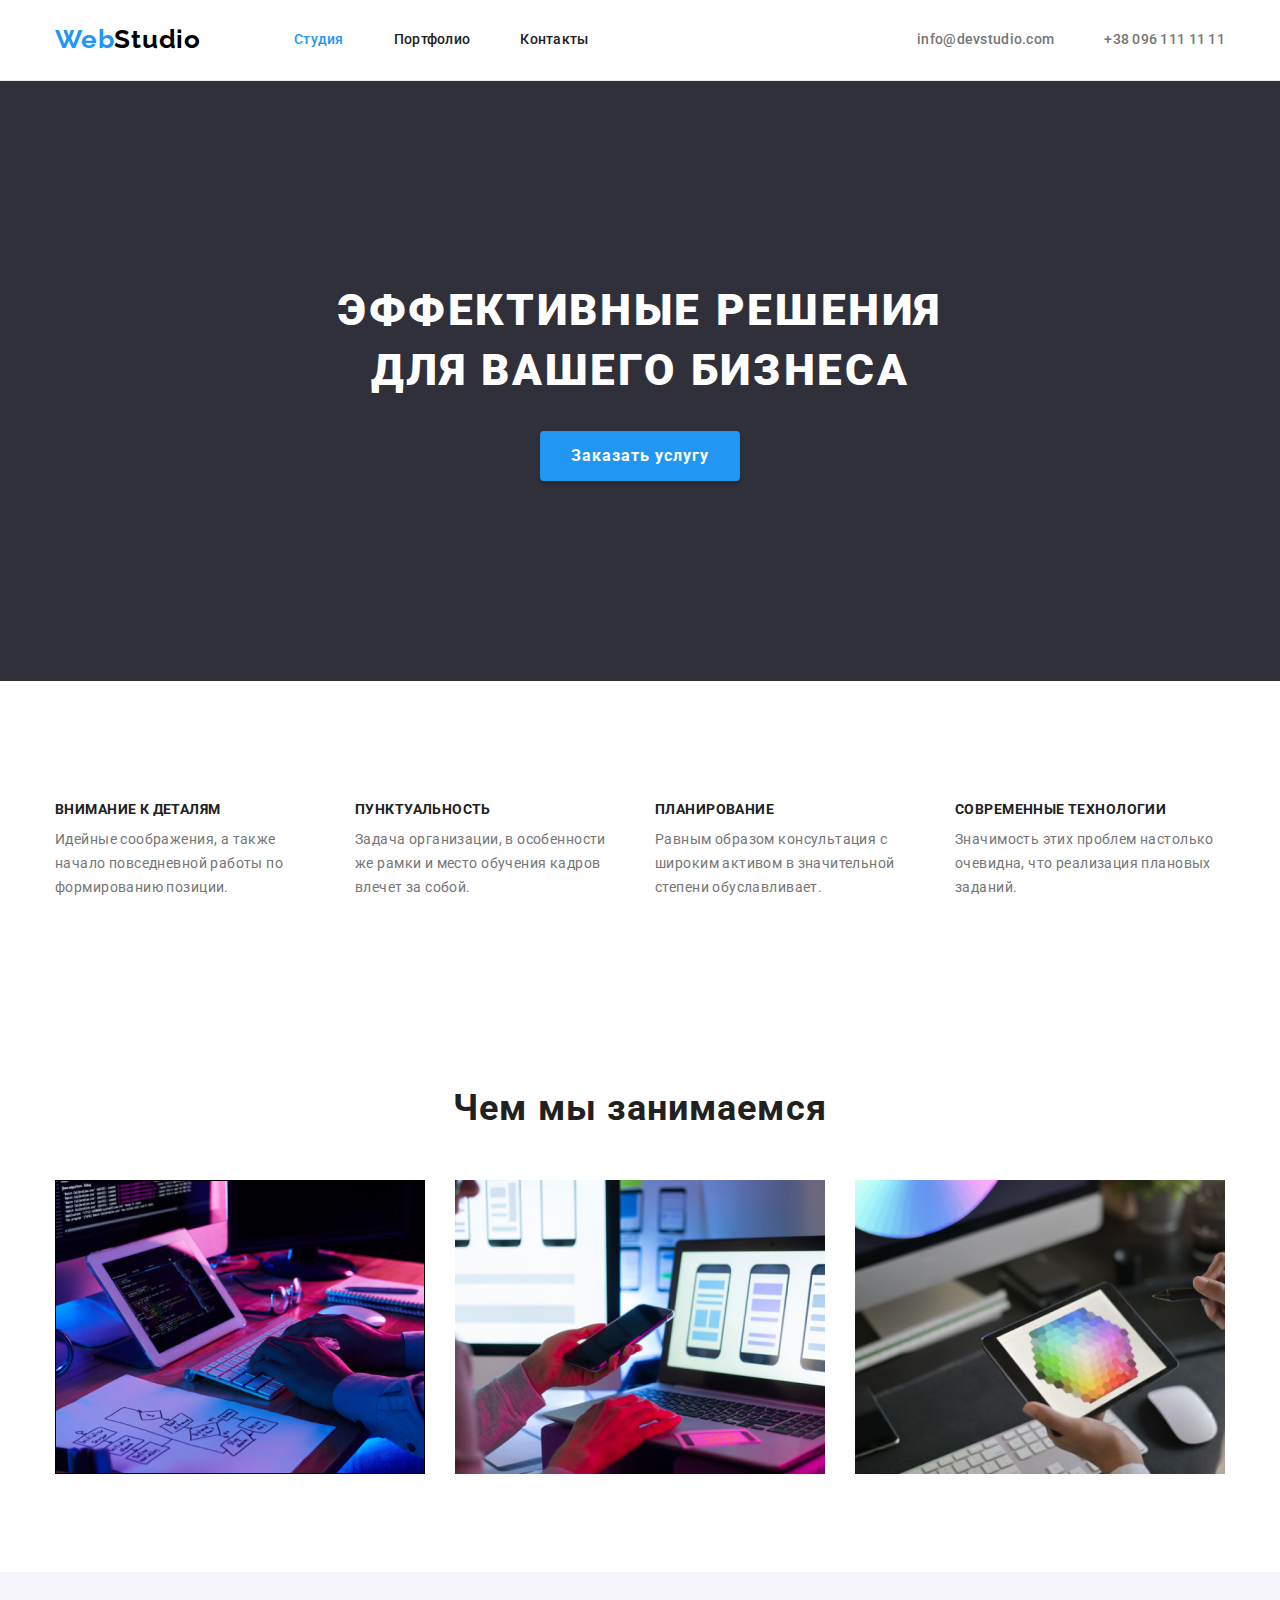
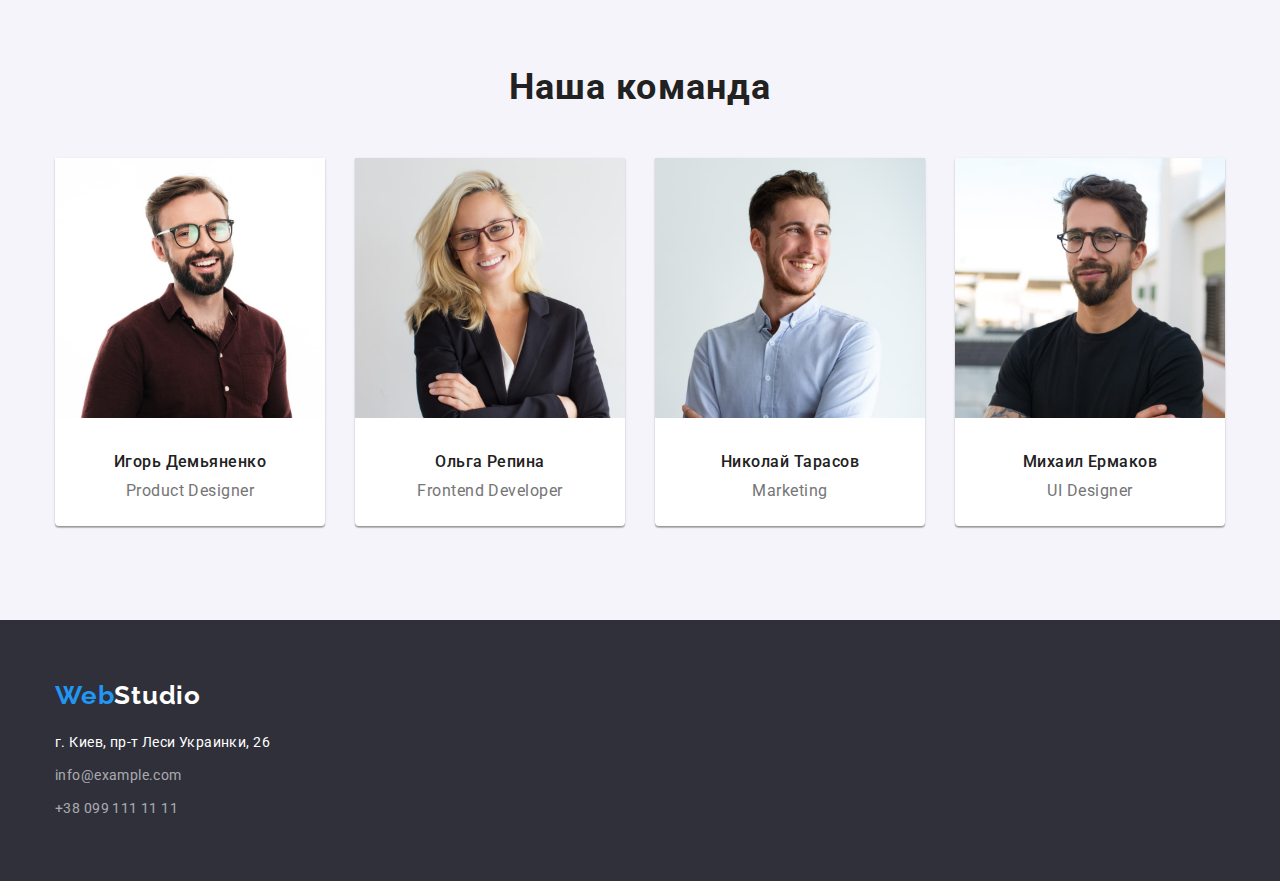
==== index.html @ d7897234 "Final version" ====
<!DOCTYPE html>
<html lang="ru">
  <head>
    <meta charset="UTF-8" />
    <meta http-equiv="X-UA-Compatible" content="IE=edge" />
    <meta name="viewport" content="width=device-width, initial-scale=1.0" />
    <title>Студия</title>
    <link rel="preconnect" href="https://fonts.googleapis.com" />
    <link rel="preconnect" href="https://fonts.gstatic.com" crossorigin />
    <link
      href="https://fonts.googleapis.com/css2?family=Raleway:wght@700&family=Roboto:wght@400;500;700;900&display=swap"
      rel="stylesheet"
    />
    <link
      rel="stylesheet"
      href="https://cdnjs.cloudflare.com/ajax/libs/modern-normalize/1.0.0/modern-normalize.min.css"
    />
    <link rel="stylesheet" href="./css/styles.css" />
  </head>
  <body>
    <!-- header_section -->

    <header class="header">
      <div class="container">
        <!-- header_section_nav -->

        <div class="flex-nav">
          <nav class="nav">
            <a href="/" class="logo-first link"><span class="firstpart-logo">Web</span>Studio</a>
            <ul class="nav-list list">
              <li class="item"><a href="#" class="link top-link current-link">Студия</a></li>
              <li class="item"><a href="./portfolio.html" class="link top-link">Портфолио</a></li>
              <li class="item"><a href="#" class="link top-link">Контакты</a></li>
            </ul>
          </nav>
          <!-- header_section_contact -->
          <ul class="auth-nav list">
            <li class="item">
              <a href="mailto:info@devstudio.com" class="link topnav-link top-link">info@devstudio.com</a>
            </li>
            <li class="item"><a href="tel:+380961111111" class="link topnav-link top-link">+38 096 111 11 11</a></li>
          </ul>
        </div>
      </div>
    </header>

    <!-- main_section -->
    <main>
      <!-- main_section_1 -->

      <section class="hero-section">
        <div class="container">
          <h1 class="hero-text">Эффективные решения <br />для вашего бизнеса</h1>
          <button type="button" class="hero-btn">Заказать услугу</button>
        </div>
      </section>

      <!-- main_section_2 -->
      <section class="tips-section section">
        <div class="container">
          <h2 class="our-tips">Наши преимущества</h2>
          <ul class="tips-list list">
            <li class="item">
              <h3 class="our-tips-headers">Внимание к деталям</h3>
              <p class="our-tips-text">
                Идейные соображения, а также начало повседневной работы по формированию позиции.
              </p>
            </li>
            <li class="item">
              <h3 class="our-tips-headers">Пунктуальность</h3>
              <p class="our-tips-text">
                Задача организации, в особенности же рамки и место обучения кадров влечет за собой.
              </p>
            </li>
            <li class="item">
              <h3 class="our-tips-headers">Планирование</h3>
              <p class="our-tips-text">
                Равным образом консультация с широким активом в значительной степени обуславливает.
              </p>
            </li>
            <li class="item">
              <h3 class="our-tips-headers">Современные технологии</h3>
              <p class="our-tips-text">Значимость этих проблем настолько очевидна, что реализация плановых заданий.</p>
            </li>
          </ul>
        </div>
      </section>
      <!-- main_section_3 -->
      <section class="section">
        <div class="container">
          <h2 class="wwdo-header">Чем мы занимаемся</h2>
          <ul class="wwdo-list list">
            <li class="item"><img src="./images/box1.jpg" alt="Планирование" width="370" height="294" /></li>
            <li class="item"><img src="./images/box2.jpg" alt="Пунктуальность" width="370" height="294" /></li>
            <li class="item"><img src="./images/box3.jpg" alt="Современные технологии" width="370" height="294" /></li>
          </ul>
        </div>
      </section>
      <!-- main_section_4 -->
      <section class="team-section section">
        <div class="container">
          <h2 class="our-team">Наша команда</h2>
          <ul class="our-team-list list">
            <li class="team-card">
              <div class="team-card-block">
                <img src="./images/img1.jpg" class="team-card-img" alt="Игорь Демьяненко" width="270" height="260" />
                <h3 class="team-card-name">Игорь Демьяненко</h3>
                <p class="team-card-profession">Product Designer</p>
              </div>
            </li>
            <li class="team-card">
              <div class="team-card-block">
                <img src="./images/img2.jpg" class="team-card-img" alt="Ольга Репина" width="270" height="260" />
                <h3 class="team-card-name">Ольга Репина</h3>
                <p class="team-card-profession">Frontend Developer</p>
              </div>
            </li>
            <li class="team-card">
              <div class="team-card-block">
                <img src="./images/img3.jpg" class="team-card-img" alt="Николай Тарасов" width="270" height="260" />
                <h3 class="team-card-name">Николай Тарасов</h3>
                <p class="team-card-profession">Marketing</p>
              </div>
            </li>
            <li class="team-card">
              <div class="team-card-block">
                <img src="./images/img4.jpg" class="team-card-img" alt="Михаил Ермаков" width="270" height="260" />
                <h3 class="team-card-name">Михаил Ермаков</h3>
                <p class="team-card-profession">UI Designer</p>
              </div>
            </li>
          </ul>
        </div>
      </section>
    </main>
    <!-- footer_section -->
    <footer class="footer-section">
      <div class="container">
        <a href="/" class="logo-second link"><span class="firstpart-logo">Web</span>Studio</a>
        <address class="address">
          <ul class="list">
            <li><a href="#" class="link faddress-link">г. Киев, пр-т Леси Украинки, 26</a></li>
            <li><a href="mailto:info@example.com" class="link faddress-link-second">info@example.com</a></li>
            <li><a href="tel:+380991111111" class="link faddress-link-second">+38 099 111 11 11</a></li>
          </ul>
        </address>
      </div>
    </footer>
  </body>
</html>
---- css/styles.css ----
:root {
  --primary-color: #212121;
  --accent-color: #2196f3;
  --second-color-text: #757575;
  --third-color: #ffffff;
  --footer-address-color: rgba(255, 255, 255, 0.6);
}

body {
  font-family: 'Roboto', sans-serif;
  color: #212121;
  background-color: #ffffff;
}

h1,
h2,
h3,
h4,
h5,
h6,
p,
ul {
  margin: 0;
  padding: 0;
}

.container {
  width: 1200px;
  margin-left: auto;
  margin-right: auto;
  padding-left: 15px;
  padding-right: 15px;
}
.section {
  padding-top: 94px;
  padding-bottom: 94px;
}

.logo-first {
  color: #000000;
  font-family: Raleway;
  font-style: normal;
  font-weight: bold;
  font-size: 26px;
  line-height: 1.19;
  letter-spacing: 0.03em;
}
.logo-second {
  color: var(--third-color);
  font-family: Raleway;
  font-style: normal;
  font-weight: bold;
  font-size: 26px;
  line-height: 1.19;
  letter-spacing: 0.03em;
}

.firstpart-logo {
  color: var(--accent-color);
}

.link {
  text-decoration: none;
}

.top-link {
  color: var(--primary-color);
  font-family: Roboto;
  font-style: normal;
  font-weight: 500;
  font-size: 14px;
  line-height: 1.14;
  letter-spacing: 0.02em;
}
.top-link:hover,
.top-link:focus {
  color: var(--accent-color);
}

.current-link {
  color: var(--accent-color);
}

.list {
  list-style: none;
}

.topnav-link {
  color: var(--second-color-text);
}

.topnav-link:hover {
}

.footer-section {
  background-color: #2f303a;
  padding-top: 60px;
  padding-bottom: 60px;
}
.faddress-link {
  color: var(--third-color);
  font-style: normal;
  font-family: Roboto;
  font-style: normal;
  font-weight: normal;
  font-size: 14px;
  line-height: 1.71;
  letter-spacing: 0.03em;
}
.faddress-link-second {
  color: var(--footer-address-color);
  font-style: normal;
  font-family: Roboto;
  font-style: normal;
  font-weight: normal;
  font-size: 14px;
  line-height: 1.71;
  letter-spacing: 0.03em;
  margin-top: 9px;
  display: inline-block;
}
.team-section {
  background-color: #f5f4fa;
}

.hero-section {
  background-color: #2f303a;
  text-align: center;
  padding-top: 200px;
  padding-bottom: 200px;
}

.hero-text {
  color: var(--third-color);
  font-family: Roboto;
  font-style: normal;
  font-weight: 900;
  font-size: 44px;
  line-height: 1.36;
  text-align: center;
  letter-spacing: 0.06em;
  text-transform: uppercase;
  margin-bottom: 30px;
}

.hero-btn {
  background-color: var(--accent-color);
  box-shadow: 0px 4px 4px rgba(0, 0, 0, 0.15);
  border-radius: 4px;
  width: 200px;
  height: 50px;
  color: #ffffff;
  font-family: Roboto;
  font-style: normal;
  font-weight: bold;
  font-size: 16px;
  line-height: 1.87;
  align-items: center;
  text-align: center;
  letter-spacing: 0.06em;
  border-style: none;
  cursor: pointer;
}

.our-tips {
  visibility: hidden;
}

.our-tips-headers {
  font-family: Roboto;
  font-style: normal;
  font-weight: bold;
  font-size: 14px;
  line-height: 1.14;
  letter-spacing: 0.03em;
  text-transform: uppercase;
  margin-bottom: 10px;
}

.our-tips-text {
  font-family: Roboto;
  font-style: normal;
  font-weight: normal;
  font-size: 14px;
  line-height: 1.71;
  color: var(--second-color-text);
  letter-spacing: 0.03em;
}
.wwdo-header {
  font-family: Roboto;
  font-style: normal;
  font-weight: bold;
  font-size: 36px;
  line-height: 1.16;
  text-align: center;
  letter-spacing: 0.03em;
  margin-bottom: 50px;
}

.header {
  border-bottom: 1px solid #ececec;
  padding-bottom: 25px;
  padding-top: 24px;
}

.faddress-link:hover,
.faddress-link:focus,
.faddress-link-second:hover,
.faddress-link-second:focus {
  color: var(--accent-color);
}

.address {
  margin-top: 20px;
}
.team-card-block {
  width: 270px;
  height: 368px;
  border-radius: 5px;
  background-color: var(--third-color);
  box-shadow: 0px 1px 3px rgba(0, 0, 0, 0.12), 0px 1px 1px rgba(0, 0, 0, 0.14), 0px 2px 1px rgba(0, 0, 0, 0.2);
  border-radius: 0px 0px 4px 4px;
}

.main-section-header {
  font-size: 0;
}

.port-btn {
  color: #212121;
  background-color: #f5f4fa;
  padding: 6px 22px;
  font-family: Roboto;
  font-style: normal;
  font-weight: 500;
  font-size: 16px;
  line-height: 1.62;
  text-align: center;
  letter-spacing: 0.03em;
  border-style: none;
  border-radius: 5px;
  cursor: pointer;
}
.btns-list {
  margin-bottom: 50px;
  display: flex;
  justify-content: center;
}

.btns-list .item + .item {
  margin-left: 8px;
}

.port-btn:hover,
.port-btn:focus {
  color: #ffffff;
  background-color: var(--accent-color);
}

.port-card-block {
  background-color: #ffffff;
  width: 370px;
  height: 404px;
  display: block;
}
.port-card-text {
  border-bottom: 1px solid #eeeeee;
  border-right: 1px solid #eeeeee;
  border-left: 1px solid #eeeeee;
  padding: 20px 24px;
  display: block;
}
.port-card-img {
  display: block;
}

.card-header {
  font-family: Roboto;
  font-style: normal;
  font-weight: bold;
  font-size: 18px;
  line-height: 2;
  letter-spacing: 0.06em;
  color: #212121;
}

.card-paragraph {
  font-family: Roboto;
  font-style: normal;
  font-weight: normal;
  font-size: 16px;
  line-height: 1.87;
  letter-spacing: 0.03em;
  color: #757575;
}

.team-card-name {
  color: var(--primary-color);
  font-family: Roboto;
  font-style: normal;
  font-weight: 500;
  font-size: 16px;
  line-height: 19px;
  text-align: center;
  letter-spacing: 0.03em;
  margin-bottom: 10px;
}
.team-card-profession {
  color: var(--second-color-text);
  font-family: Roboto;
  font-style: normal;
  font-weight: normal;
  font-size: 16px;
  line-height: 19px;
  text-align: center;
  letter-spacing: 0.03em;
}
.our-team {
  color: var(--primary-color);
  font-family: Roboto;
  font-style: normal;
  font-weight: bold;
  font-size: 36px;
  line-height: 42px;
  text-align: center;
  letter-spacing: 0.03em;
  margin-bottom: 50px;
}
.team-card-img {
  margin-bottom: 30px;
}

.auth-nav .item + .item {
  margin-left: 50px;
}

.nav-list {
  display: flex;
  margin-left: 93px;
}

.nav-list .item + .item {
  margin-left: 50px;
}

.auth-nav {
  display: flex;
  margin-left: auto;
}

.nav {
  display: flex;
  align-items: center;
}

.flex-nav {
  display: flex;
  align-items: center;
}

.tips-list {
  display: flex;
}

.tips-list .item + .item {
  margin-left: 30px;
}

.tips-list .item {
  width: 270px;
}

.wwdo-list {
  display: flex;
}

.wwdo-list .item + .item {
  margin-left: 30px;
}

.our-team-list {
  display: flex;
}

.our-team-list .team-card + .team-card {
  margin-left: 30px;
}

.port-card-list {
  display: flex;
  flex-wrap: wrap;
  margin-top: -30px;
  margin-left: -30px;
}

.port-card-list .item {
  margin-top: 30px;
  margin-left: 30px;

  flex-basis: calc((100% - 90px) / 3);
}
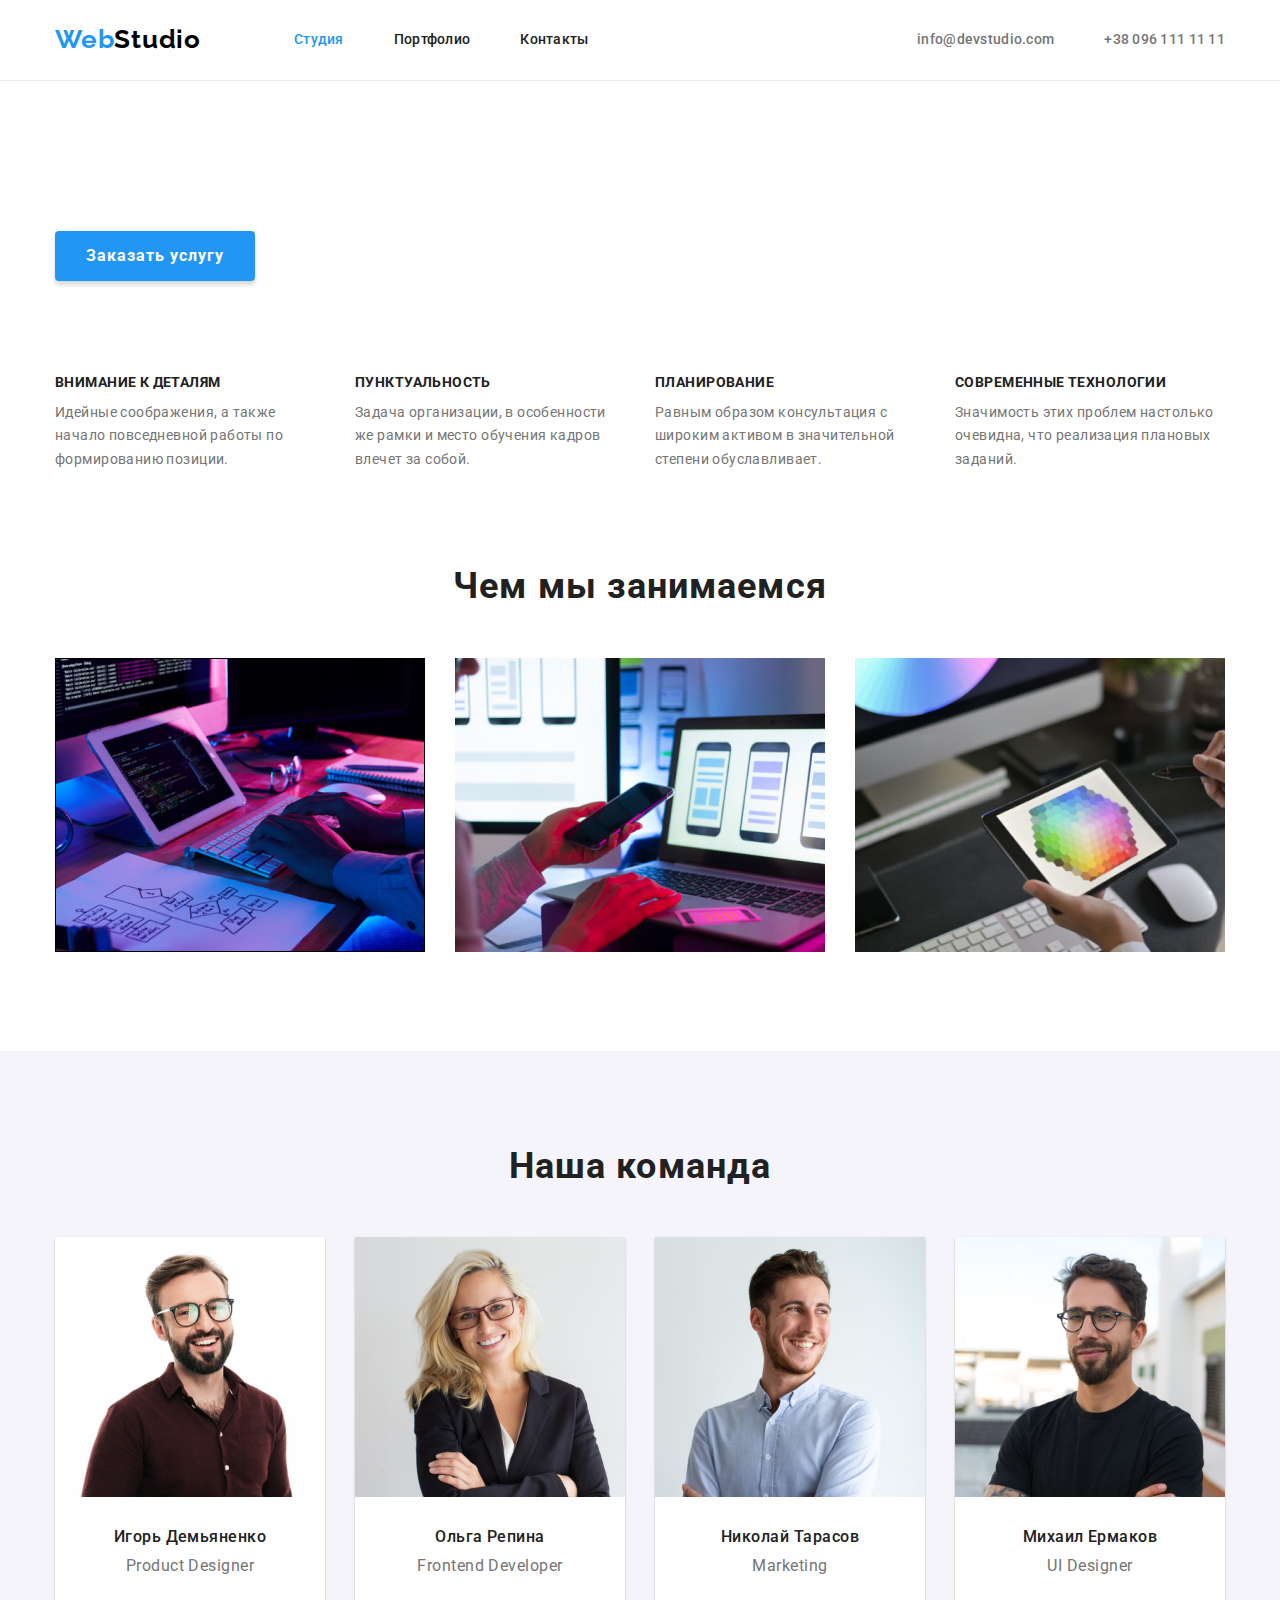
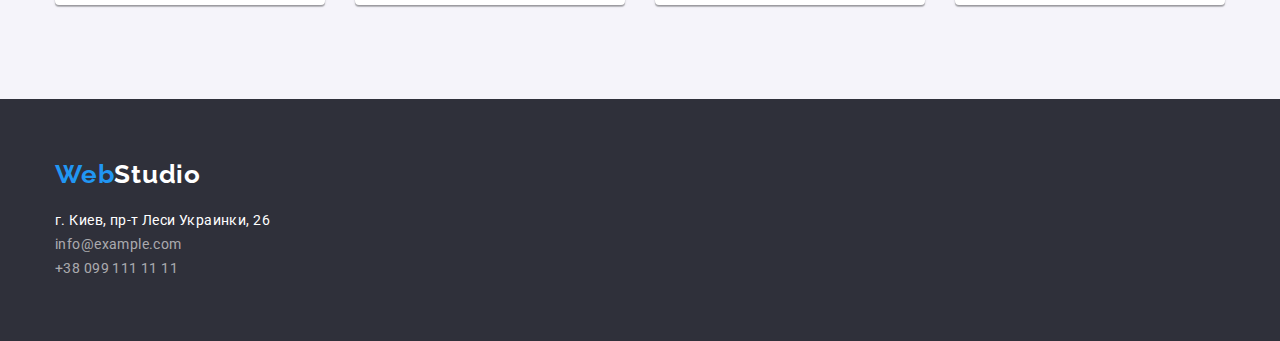
==== commit 503bdbd5: "Final version" ====
--- a/index.html
+++ b/index.html
@@ -21,26 +21,24 @@
     <!-- header_section -->
 
     <header class="header">
-      <div class="container">
+      <div class="container flex-nav">
         <!-- header_section_nav -->
 
-        <div class="flex-nav">
-          <nav class="nav">
-            <a href="/" class="logo-first link"><span class="firstpart-logo">Web</span>Studio</a>
-            <ul class="nav-list list">
-              <li class="item"><a href="#" class="link top-link current-link">Студия</a></li>
-              <li class="item"><a href="./portfolio.html" class="link top-link">Портфолио</a></li>
-              <li class="item"><a href="#" class="link top-link">Контакты</a></li>
-            </ul>
-          </nav>
-          <!-- header_section_contact -->
-          <ul class="auth-nav list">
-            <li class="item">
-              <a href="mailto:info@devstudio.com" class="link topnav-link top-link">info@devstudio.com</a>
-            </li>
-            <li class="item"><a href="tel:+380961111111" class="link topnav-link top-link">+38 096 111 11 11</a></li>
+        <nav class="nav">
+          <a href="/" class="logo-first link"><span class="firstpart-logo">Web</span>Studio</a>
+          <ul class="nav-list list">
+            <li class="item"><a href="#" class="link top-link current-link">Студия</a></li>
+            <li class="item"><a href="./portfolio.html" class="link top-link">Портфолио</a></li>
+            <li class="item"><a href="#" class="link top-link">Контакты</a></li>
           </ul>
-        </div>
+        </nav>
+        <!-- header_section_contact -->
+        <ul class="auth-nav list">
+          <li class="item">
+            <a href="mailto:info@devstudio.com" class="link topnav-link top-link">info@devstudio.com</a>
+          </li>
+          <li class="item"><a href="tel:+380961111111" class="link topnav-link top-link">+38 096 111 11 11</a></li>
+        </ul>
       </div>
     </header>
 
@@ -58,7 +56,7 @@
       <!-- main_section_2 -->
       <section class="tips-section section">
         <div class="container">
-          <h2 class="our-tips">Наши преимущества</h2>
+          <h2 class="our-tips visually-hidden">Наши преимущества</h2>
           <ul class="tips-list list">
             <li class="item">
               <h3 class="our-tips-headers">Внимание к деталям</h3>
@@ -102,29 +100,29 @@
           <h2 class="our-team">Наша команда</h2>
           <ul class="our-team-list list">
             <li class="team-card">
-              <div class="team-card-block">
-                <img src="./images/img1.jpg" class="team-card-img" alt="Игорь Демьяненко" width="270" height="260" />
+              <img src="./images/img1.jpg" class="team-card-img" alt="Игорь Демьяненко" width="270" height="260" />
+              <div class="team-card-text">
                 <h3 class="team-card-name">Игорь Демьяненко</h3>
                 <p class="team-card-profession">Product Designer</p>
               </div>
             </li>
             <li class="team-card">
-              <div class="team-card-block">
-                <img src="./images/img2.jpg" class="team-card-img" alt="Ольга Репина" width="270" height="260" />
+              <img src="./images/img2.jpg" class="team-card-img" alt="Ольга Репина" width="270" height="260" />
+              <div class="team-card-text">
                 <h3 class="team-card-name">Ольга Репина</h3>
                 <p class="team-card-profession">Frontend Developer</p>
               </div>
             </li>
             <li class="team-card">
-              <div class="team-card-block">
-                <img src="./images/img3.jpg" class="team-card-img" alt="Николай Тарасов" width="270" height="260" />
+              <img src="./images/img3.jpg" class="team-card-img" alt="Николай Тарасов" width="270" height="260" />
+              <div class="team-card-text">
                 <h3 class="team-card-name">Николай Тарасов</h3>
                 <p class="team-card-profession">Marketing</p>
               </div>
             </li>
             <li class="team-card">
-              <div class="team-card-block">
-                <img src="./images/img4.jpg" class="team-card-img" alt="Михаил Ермаков" width="270" height="260" />
+              <img src="./images/img4.jpg" class="team-card-img" alt="Михаил Ермаков" width="270" height="260" />
+              <div class="team-card-text">
                 <h3 class="team-card-name">Михаил Ермаков</h3>
                 <p class="team-card-profession">UI Designer</p>
               </div>
@@ -138,7 +136,7 @@
       <div class="container">
         <a href="/" class="logo-second link"><span class="firstpart-logo">Web</span>Studio</a>
         <address class="address">
-          <ul class="list">
+          <ul class="address-list list">
             <li><a href="#" class="link faddress-link">г. Киев, пр-т Леси Украинки, 26</a></li>
             <li><a href="mailto:info@example.com" class="link faddress-link-second">info@example.com</a></li>
             <li><a href="tel:+380991111111" class="link faddress-link-second">+38 099 111 11 11</a></li>
--- a/css/styles.css
+++ b/css/styles.css
@@ -116,14 +116,17 @@
   font-size: 14px;
   line-height: 1.71;
   letter-spacing: 0.03em;
-  margin-top: 9px;
   display: inline-block;
 }
 .team-section {
   background-color: #f5f4fa;
 }
 
-.hero-section {
+.address-list:not(:last-child) {
+  margin-bottom: 9px;
+}
+
+.address-list li:nth-child() .hero-section {
   background-color: #2f303a;
   text-align: center;
   padding-top: 200px;
@@ -162,8 +165,16 @@
   cursor: pointer;
 }
 
-.our-tips {
-  visibility: hidden;
+.visually-hidden {
+  position: absolute;
+  clip: rect(0 0 0 0);
+  width: 1px;
+  height: 1px;
+  margin: -1px;
+}
+
+.tips-section {
+  padding-bottom: 0;
 }
 
 .our-tips-headers {
@@ -212,14 +223,6 @@
 
 .address {
   margin-top: 20px;
-}
-.team-card-block {
-  width: 270px;
-  height: 368px;
-  border-radius: 5px;
-  background-color: var(--third-color);
-  box-shadow: 0px 1px 3px rgba(0, 0, 0, 0.12), 0px 1px 1px rgba(0, 0, 0, 0.14), 0px 2px 1px rgba(0, 0, 0, 0.2);
-  border-radius: 0px 0px 4px 4px;
 }
 
 .main-section-header {
@@ -315,6 +318,19 @@
   text-align: center;
   letter-spacing: 0.03em;
 }
+
+.team-card-text {
+  padding-top: 30px;
+  padding-bottom: 30px;
+}
+
+.team-card {
+  width: 270px;
+  border-radius: 5px;
+  background-color: var(--third-color);
+  box-shadow: 0px 1px 3px rgba(0, 0, 0, 0.12), 0px 1px 1px rgba(0, 0, 0, 0.14), 0px 2px 1px rgba(0, 0, 0, 0.2);
+  border-radius: 0px 0px 4px 4px;
+}
 .our-team {
   color: var(--primary-color);
   font-family: Roboto;
@@ -327,7 +343,7 @@
   margin-bottom: 50px;
 }
 .team-card-img {
-  margin-bottom: 30px;
+  display: block;
 }
 
 .auth-nav .item + .item {
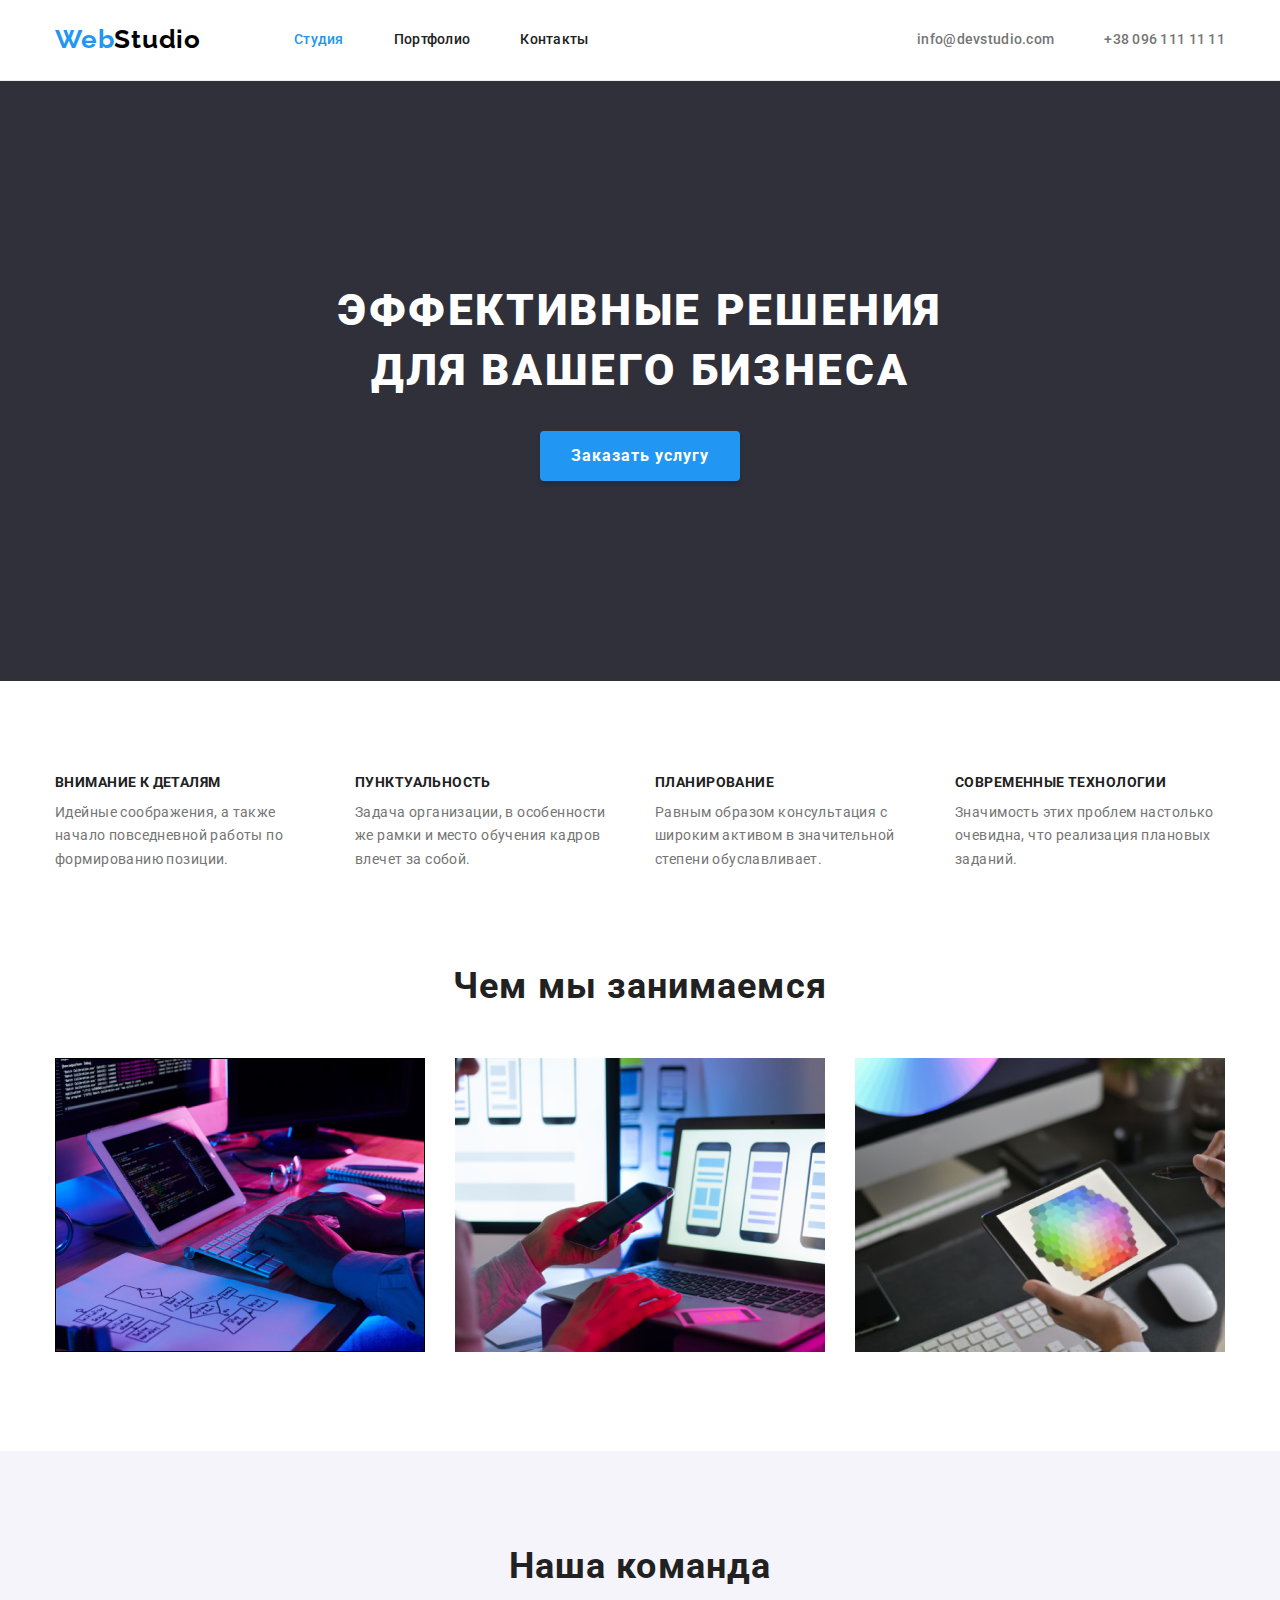
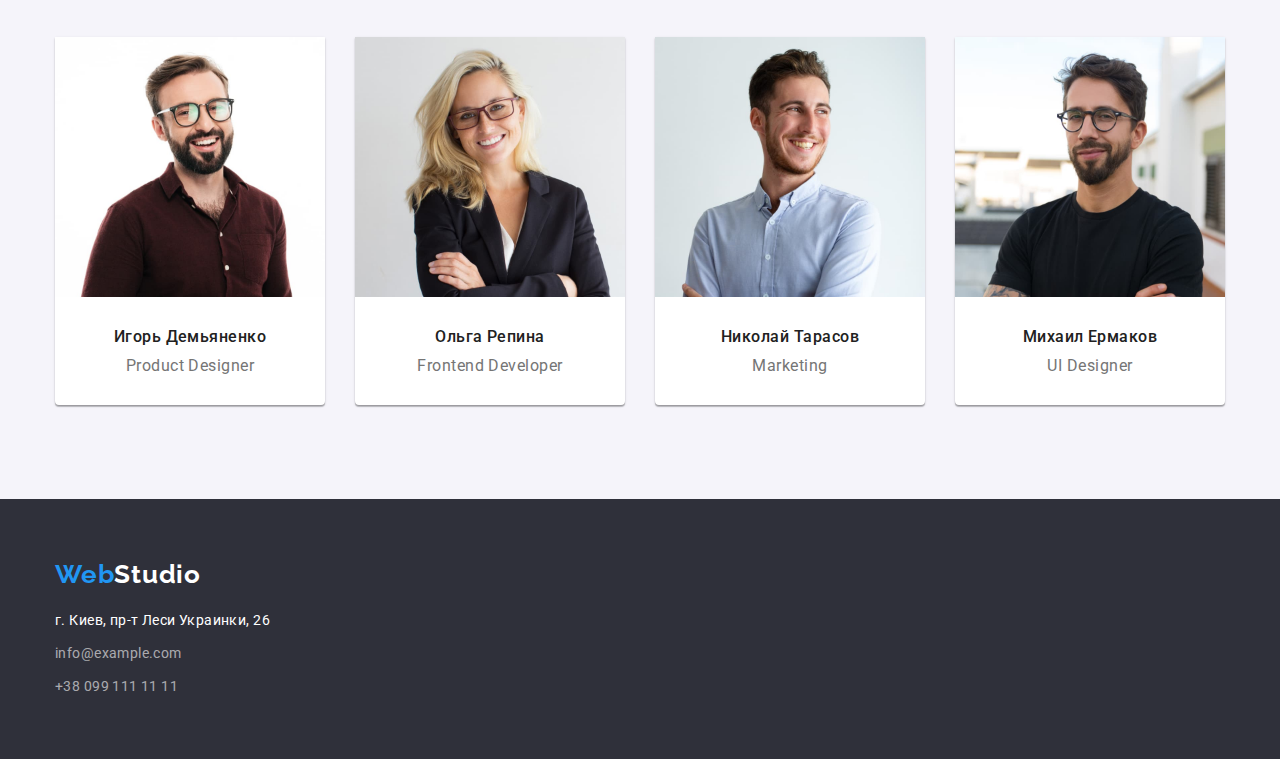
==== commit b6954660: "1" ====
--- a/index.html
+++ b/index.html
@@ -48,7 +48,7 @@
 
       <section class="hero-section">
         <div class="container">
-          <h1 class="hero-text">Эффективные решения <br />для вашего бизнеса</h1>
+          <h1 class="hero-text">Эффективные решения для вашего бизнеса</h1>
           <button type="button" class="hero-btn">Заказать услугу</button>
         </div>
       </section>
--- a/css/styles.css
+++ b/css/styles.css
@@ -122,11 +122,11 @@
   background-color: #f5f4fa;
 }
 
-.address-list:not(:last-child) {
+.address-list li:not(:last-child) {
   margin-bottom: 9px;
 }
 
-.address-list li:nth-child() .hero-section {
+.hero-section {
   background-color: #2f303a;
   text-align: center;
   padding-top: 200px;
@@ -143,6 +143,8 @@
   text-align: center;
   letter-spacing: 0.06em;
   text-transform: uppercase;
+  width: 696px;
+  margin: 0 auto;
   margin-bottom: 30px;
 }
 
